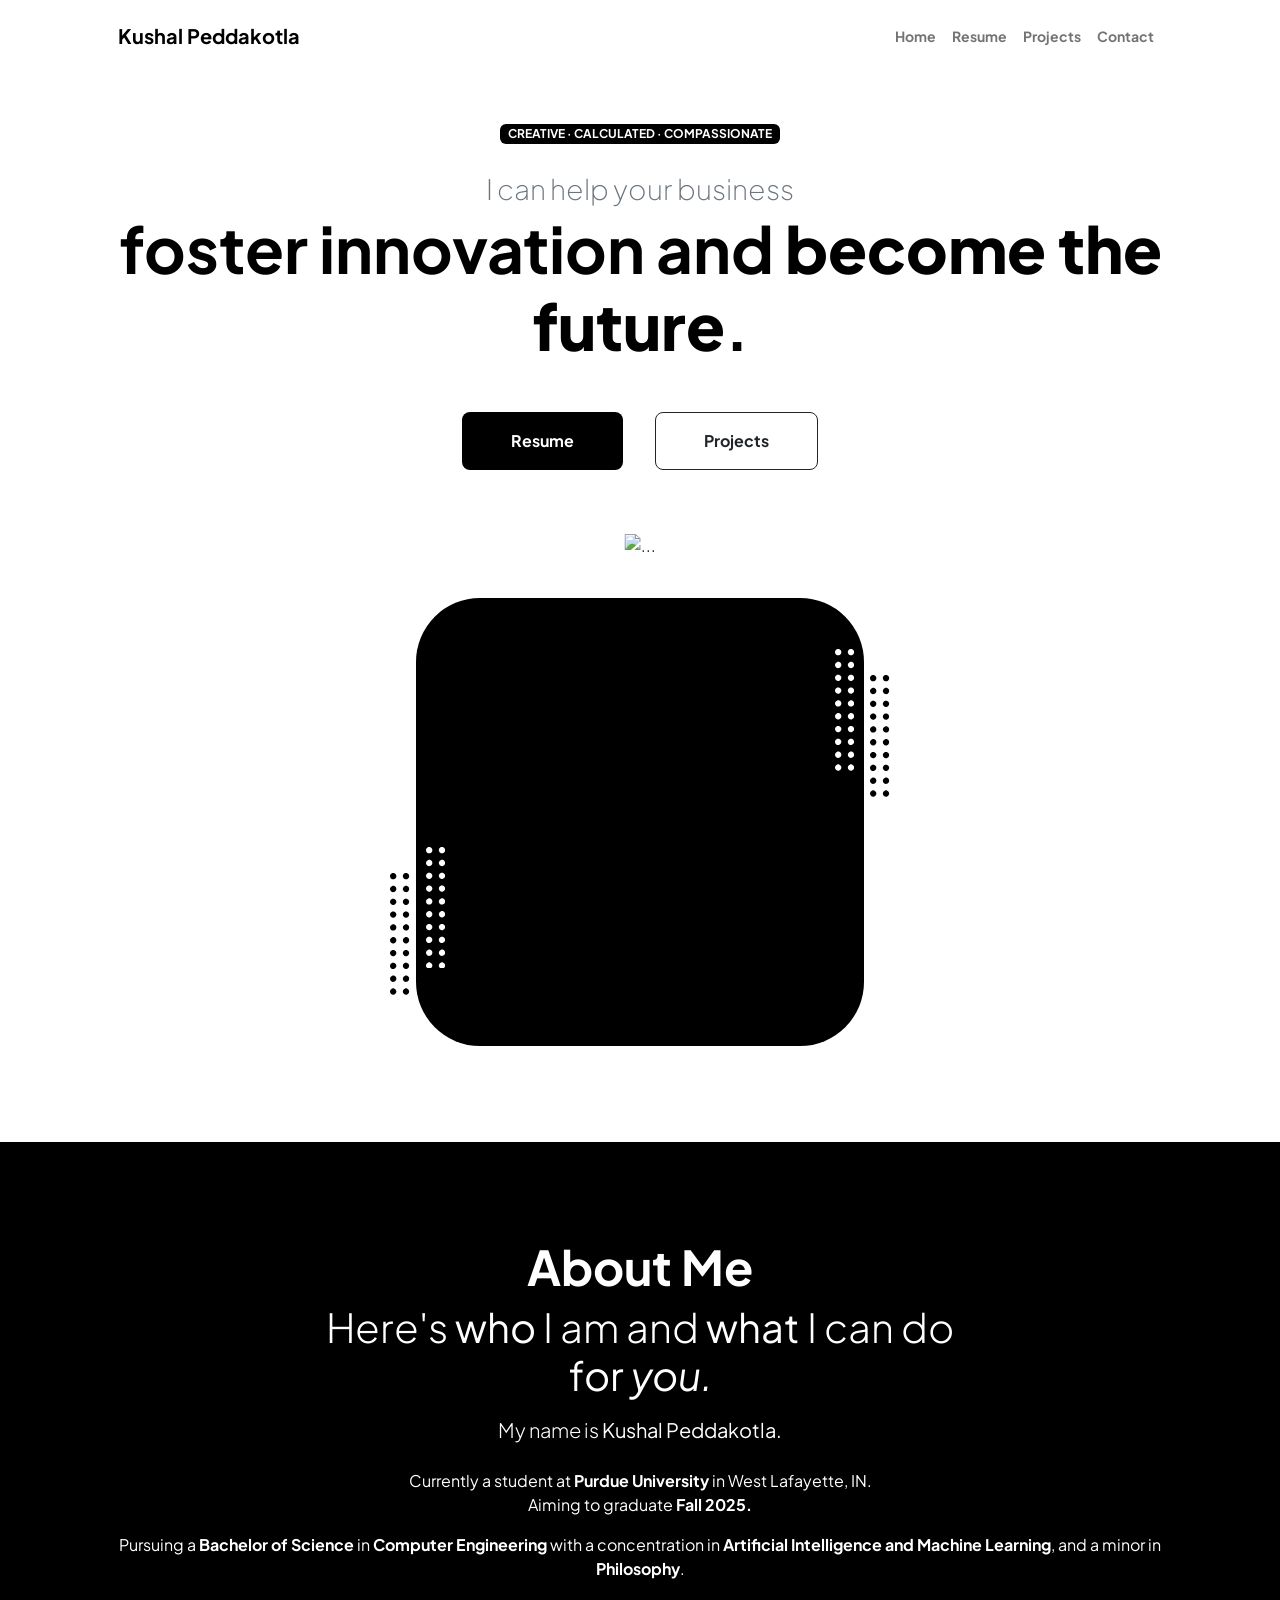
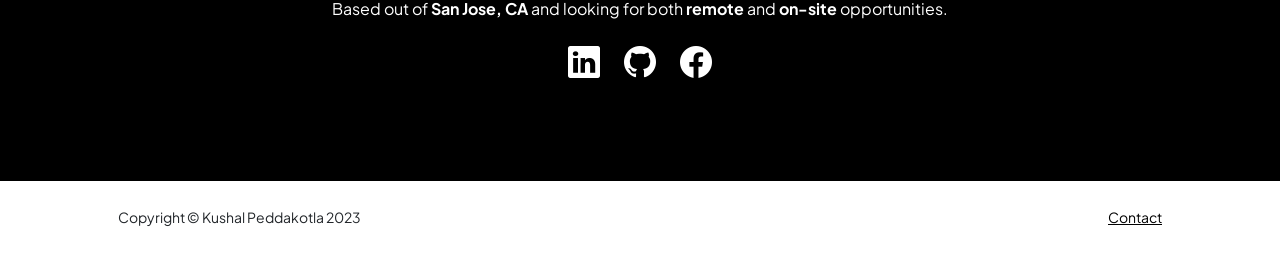
==== index.html @ cf8ba6cf "Kushal Peddakotla Portfolio V1 Primary Upload 5/9/2023 @ 2:32 PM" ====
<!DOCTYPE html>
<html lang="en">
    <head>
        <meta charset="utf-8" />
        <meta name="viewport" content="width=device-width, initial-scale=1, shrink-to-fit=no" />
        <meta name="description" content="" />
        <meta name="author" content="" />
        <title>Kushal Peddakotla - ABOUT ME</title>
        <!-- Favicon-->
        <link rel="icon" type="image/x-icon" href="C:\Users\HP\Documents\GitHub\kpeddakotla.github.io\assets\KPIcon.png" />
        <!-- Custom Google font-->
        <link rel="preconnect" href="https://fonts.googleapis.com" />
        <link rel="preconnect" href="https://fonts.gstatic.com" crossorigin />
        <link href="https://fonts.googleapis.com/css2?family=Plus+Jakarta+Sans:wght@100;200;300;400;500;600;700;800;900&amp;display=swap" rel="stylesheet" />
        <!-- Bootstrap icons-->
        <link href="https://cdn.jsdelivr.net/npm/bootstrap-icons@1.8.1/font/bootstrap-icons.css" rel="stylesheet" />
        <!-- Core theme CSS (includes Bootstrap)-->
        <link href="css/styles.css" rel="stylesheet" />
    </head>
    <body class="d-flex flex-column h-100">
        <main class="flex-shrink-0">
            <!-- Navigation-->
            <nav class="navbar navbar-expand-lg navbar-light bg-white py-3">
                <div class="container px-5">
                    <a class="navbar-brand" href="index.html"><span class="fw-bolder text-black">Kushal Peddakotla</span></a>
                    <button class="navbar-toggler" type="button" data-bs-toggle="collapse" data-bs-target="#navbarSupportedContent" aria-controls="navbarSupportedContent" aria-expanded="false" aria-label="Toggle navigation"><span class="navbar-toggler-icon"></span></button>
                    <div class="collapse navbar-collapse" id="navbarSupportedContent">
                        <ul class="navbar-nav ms-auto mb-2 mb-lg-0 small fw-bolder">
                            <li class="nav-item"><a class="nav-link" href="index.html">Home</a></li>
                            <li class="nav-item"><a class="nav-link" href="resume.html">Resume</a></li>
                            <li class="nav-item"><a class="nav-link" href="projects.html">Projects</a></li>
                            <li class="nav-item"><a class="nav-link" href="contact.html">Contact</a></li>
                        </ul>
                    </div>
                </div>
            </nav>
            <!-- Header-->
            <header class="py-5">
                <div class="container px-5 pb-5">
                    <div class="row gx-5 align-items-center">
                        <div class="col-xxl-5">
                            <!-- Header text content-->
                            <div class="text-center text-xxl-start">
                                <div class="badge bg-black text-white mb-4"><div class="text-uppercase">Creative &middot; Calculated &middot; Compassionate</div></div>
                                <div class="fs-3 fw-light text-muted">I can help your business</div>
                                <h1 class="display-3 fw-bolder mb-5"><span class="text-black d-inline">foster innovation and <b>become the future</b>.</span></h1>
                                <div class="d-grid gap-3 d-sm-flex justify-content-sm-center justify-content-xxl-start mb-3">
                                    <a class="btn bg-black text-white btn-lg px-5 py-3 me-sm-3 fs-6 fw-bolder" href="resume.html">Resume</a>
                                    <a class="btn btn-outline-dark btn-lg px-5 py-3 fs-6 fw-bolder" href="projects.html">Projects</a>
                                </div>
                            </div>
                        </div>
                        <div class="col-xxl-7">
                            <!-- Header profile picture-->
                            <div class="d-flex justify-content-center mt-5 mt-xxl-0">
                                <div class="profile bg-gradient-primary-to-secondary">
                                    <!-- TIP: For best results, use a photo with a transparent background like the demo example below-->
                                    <!-- Watch a tutorial on how to do this on YouTube (link)-->
                                    <img class="profile-img" src="C:\Users\HP\Documents\GitHub\kpeddakotla.github.io\assets\KPHeadshot.png" alt="..." />
                                    <div class="dots-1">
                                        <!-- SVG Dots-->
                                        <svg version="1.1" xmlns="http://www.w3.org/2000/svg" xmlns:xlink="http://www.w3.org/1999/xlink" x="0px" y="0px" viewBox="0 0 191.6 1215.4" style="enable-background: new 0 0 191.6 1215.4" xml:space="preserve">
                                            <g transform="translate(0.000000,1280.000000) scale(0.100000,-0.100000)">
                                                <path d="M227.7,12788.6c-105-35-200-141-222-248c-43-206,163-412,369-369c155,32,275,190,260,339c-11,105-90,213-190,262        C383.7,12801.6,289.7,12808.6,227.7,12788.6z"></path>
                                                <path d="M1507.7,12788.6c-151-50-253-216-222-362c25-119,136-230,254-255c194-41,395,142,375,339c-11,105-90,213-190,262        C1663.7,12801.6,1569.7,12808.6,1507.7,12788.6z"></path>
                                                <path d="M227.7,11508.6c-105-35-200-141-222-248c-43-206,163-412,369-369c155,32,275,190,260,339c-11,105-90,213-190,262        C383.7,11521.6,289.7,11528.6,227.7,11508.6z"></path>
                                                <path d="M1507.7,11508.6c-151-50-253-216-222-362c25-119,136-230,254-255c194-41,395,142,375,339c-11,105-90,213-190,262        C1663.7,11521.6,1569.7,11528.6,1507.7,11508.6z"></path>
                                                <path d="M227.7,10228.6c-105-35-200-141-222-248c-43-206,163-412,369-369c155,32,275,190,260,339c-11,105-90,213-190,262        C383.7,10241.6,289.7,10248.6,227.7,10228.6z"></path>
                                                <path d="M1507.7,10228.6c-105-35-200-141-222-248c-43-206,163-412,369-369c155,32,275,190,260,339c-11,105-90,213-190,262        C1663.7,10241.6,1569.7,10248.6,1507.7,10228.6z"></path>
                                                <path d="M227.7,8948.6c-105-35-200-141-222-248c-43-206,163-412,369-369c155,32,275,190,260,339c-11,105-90,213-190,262        C383.7,8961.6,289.7,8968.6,227.7,8948.6z"></path>
                                                <path d="M1507.7,8948.6c-105-35-200-141-222-248c-43-206,163-412,369-369c155,32,275,190,260,339c-11,105-90,213-190,262        C1663.7,8961.6,1569.7,8968.6,1507.7,8948.6z"></path>
                                                <path d="M227.7,7668.6c-105-35-200-141-222-248c-43-206,163-412,369-369c155,32,275,190,260,339c-11,105-90,213-190,262        C383.7,7681.6,289.7,7688.6,227.7,7668.6z"></path>
                                                <path d="M1507.7,7668.6c-105-35-200-141-222-248c-43-206,163-412,369-369c155,32,275,190,260,339c-11,105-90,213-190,262        C1663.7,7681.6,1569.7,7688.6,1507.7,7668.6z"></path>
                                                <path d="M227.7,6388.6c-105-35-200-141-222-248c-43-206,163-412,369-369c155,32,275,190,260,339c-11,105-90,213-190,262        C383.7,6401.6,289.7,6408.6,227.7,6388.6z"></path>
                                                <path d="M1507.7,6388.6c-105-35-200-141-222-248c-43-206,163-412,369-369c155,32,275,190,260,339c-11,105-90,213-190,262        C1663.7,6401.6,1569.7,6408.6,1507.7,6388.6z"></path>
                                                <path d="M227.7,5108.6c-105-35-200-141-222-248c-43-206,163-412,369-369c155,32,275,190,260,339c-11,105-90,213-190,262        C383.7,5121.6,289.7,5128.6,227.7,5108.6z"></path>
                                                <path d="M1507.7,5108.6c-105-35-200-141-222-248c-43-206,163-412,369-369c155,32,275,190,260,339c-11,105-90,213-190,262        C1663.7,5121.6,1569.7,5128.6,1507.7,5108.6z"></path>
                                                <path d="M227.7,3828.6c-105-35-200-141-222-248c-43-206,163-412,369-369c155,32,275,190,260,339c-11,105-90,213-190,262        C383.7,3841.6,289.7,3848.6,227.7,3828.6z"></path>
                                                <path d="M1507.7,3828.6c-105-35-200-141-222-248c-43-206,163-412,369-369c155,32,275,190,260,339c-11,105-90,213-190,262        C1663.7,3841.6,1569.7,3848.6,1507.7,3828.6z"></path>
                                                <path d="M227.7,2548.6c-105-35-200-141-222-248c-43-206,163-412,369-369c155,32,275,190,260,339c-11,105-90,213-190,262        C383.7,2561.6,289.7,2568.6,227.7,2548.6z"></path>
                                                <path d="M1507.7,2548.6c-105-35-200-141-222-248c-43-206,163-412,369-369c155,32,275,190,260,339c-11,105-90,213-190,262        C1663.7,2561.6,1569.7,2568.6,1507.7,2548.6z"></path>
                                                <path d="M227.7,1268.6c-105-35-200-141-222-248c-43-206,163-412,369-369c155,32,275,190,260,339c-11,105-90,213-190,262        C383.7,1281.6,289.7,1288.6,227.7,1268.6z"></path>
                                                <path d="M1507.7,1268.6c-105-35-200-141-222-248c-43-206,163-412,369-369c155,32,275,190,260,339c-11,105-90,213-190,262        C1663.7,1281.6,1569.7,1288.6,1507.7,1268.6z"></path>
                                            </g>
                                        </svg>
                                        <!-- END of SVG dots-->
                                    </div>
                                    <div class="dots-2">
                                        <!-- SVG Dots-->
                                        <svg version="1.1" xmlns="http://www.w3.org/2000/svg" xmlns:xlink="http://www.w3.org/1999/xlink" x="0px" y="0px" viewBox="0 0 191.6 1215.4" style="enable-background: new 0 0 191.6 1215.4" xml:space="preserve">
                                            <g transform="translate(0.000000,1280.000000) scale(0.100000,-0.100000)">
                                                <path d="M227.7,12788.6c-105-35-200-141-222-248c-43-206,163-412,369-369c155,32,275,190,260,339c-11,105-90,213-190,262        C383.7,12801.6,289.7,12808.6,227.7,12788.6z"></path>
                                                <path d="M1507.7,12788.6c-151-50-253-216-222-362c25-119,136-230,254-255c194-41,395,142,375,339c-11,105-90,213-190,262        C1663.7,12801.6,1569.7,12808.6,1507.7,12788.6z"></path>
                                                <path d="M227.7,11508.6c-105-35-200-141-222-248c-43-206,163-412,369-369c155,32,275,190,260,339c-11,105-90,213-190,262        C383.7,11521.6,289.7,11528.6,227.7,11508.6z"></path>
                                                <path d="M1507.7,11508.6c-151-50-253-216-222-362c25-119,136-230,254-255c194-41,395,142,375,339c-11,105-90,213-190,262        C1663.7,11521.6,1569.7,11528.6,1507.7,11508.6z"></path>
                                                <path d="M227.7,10228.6c-105-35-200-141-222-248c-43-206,163-412,369-369c155,32,275,190,260,339c-11,105-90,213-190,262        C383.7,10241.6,289.7,10248.6,227.7,10228.6z"></path>
                                                <path d="M1507.7,10228.6c-105-35-200-141-222-248c-43-206,163-412,369-369c155,32,275,190,260,339c-11,105-90,213-190,262        C1663.7,10241.6,1569.7,10248.6,1507.7,10228.6z"></path>
                                                <path d="M227.7,8948.6c-105-35-200-141-222-248c-43-206,163-412,369-369c155,32,275,190,260,339c-11,105-90,213-190,262        C383.7,8961.6,289.7,8968.6,227.7,8948.6z"></path>
                                                <path d="M1507.7,8948.6c-105-35-200-141-222-248c-43-206,163-412,369-369c155,32,275,190,260,339c-11,105-90,213-190,262        C1663.7,8961.6,1569.7,8968.6,1507.7,8948.6z"></path>
                                                <path d="M227.7,7668.6c-105-35-200-141-222-248c-43-206,163-412,369-369c155,32,275,190,260,339c-11,105-90,213-190,262        C383.7,7681.6,289.7,7688.6,227.7,7668.6z"></path>
                                                <path d="M1507.7,7668.6c-105-35-200-141-222-248c-43-206,163-412,369-369c155,32,275,190,260,339c-11,105-90,213-190,262        C1663.7,7681.6,1569.7,7688.6,1507.7,7668.6z"></path>
                                                <path d="M227.7,6388.6c-105-35-200-141-222-248c-43-206,163-412,369-369c155,32,275,190,260,339c-11,105-90,213-190,262        C383.7,6401.6,289.7,6408.6,227.7,6388.6z"></path>
                                                <path d="M1507.7,6388.6c-105-35-200-141-222-248c-43-206,163-412,369-369c155,32,275,190,260,339c-11,105-90,213-190,262        C1663.7,6401.6,1569.7,6408.6,1507.7,6388.6z"></path>
                                                <path d="M227.7,5108.6c-105-35-200-141-222-248c-43-206,163-412,369-369c155,32,275,190,260,339c-11,105-90,213-190,262        C383.7,5121.6,289.7,5128.6,227.7,5108.6z"></path>
                                                <path d="M1507.7,5108.6c-105-35-200-141-222-248c-43-206,163-412,369-369c155,32,275,190,260,339c-11,105-90,213-190,262        C1663.7,5121.6,1569.7,5128.6,1507.7,5108.6z"></path>
                                                <path d="M227.7,3828.6c-105-35-200-141-222-248c-43-206,163-412,369-369c155,32,275,190,260,339c-11,105-90,213-190,262        C383.7,3841.6,289.7,3848.6,227.7,3828.6z"></path>
                                                <path d="M1507.7,3828.6c-105-35-200-141-222-248c-43-206,163-412,369-369c155,32,275,190,260,339c-11,105-90,213-190,262        C1663.7,3841.6,1569.7,3848.6,1507.7,3828.6z"></path>
                                                <path d="M227.7,2548.6c-105-35-200-141-222-248c-43-206,163-412,369-369c155,32,275,190,260,339c-11,105-90,213-190,262        C383.7,2561.6,289.7,2568.6,227.7,2548.6z"></path>
                                                <path d="M1507.7,2548.6c-105-35-200-141-222-248c-43-206,163-412,369-369c155,32,275,190,260,339c-11,105-90,213-190,262        C1663.7,2561.6,1569.7,2568.6,1507.7,2548.6z"></path>
                                                <path d="M227.7,1268.6c-105-35-200-141-222-248c-43-206,163-412,369-369c155,32,275,190,260,339c-11,105-90,213-190,262        C383.7,1281.6,289.7,1288.6,227.7,1268.6z"></path>
                                                <path d="M1507.7,1268.6c-105-35-200-141-222-248c-43-206,163-412,369-369c155,32,275,190,260,339c-11,105-90,213-190,262        C1663.7,1281.6,1569.7,1288.6,1507.7,1268.6z"></path>
                                            </g>
                                        </svg>
                                        <!-- END of SVG dots-->
                                    </div>
                                    <div class="dots-3">
                                        <!-- SVG Dots-->
                                        <svg version="1.1" xmlns="http://www.w3.org/2000/svg" xmlns:xlink="http://www.w3.org/1999/xlink" x="0px" y="0px" viewBox="0 0 191.6 1215.4" style="enable-background: new 0 0 191.6 1215.4" xml:space="preserve">
                                            <g transform="translate(0.000000,1280.000000) scale(0.100000,-0.100000)">
                                                <path d="M227.7,12788.6c-105-35-200-141-222-248c-43-206,163-412,369-369c155,32,275,190,260,339c-11,105-90,213-190,262        C383.7,12801.6,289.7,12808.6,227.7,12788.6z"></path>
                                                <path d="M1507.7,12788.6c-151-50-253-216-222-362c25-119,136-230,254-255c194-41,395,142,375,339c-11,105-90,213-190,262        C1663.7,12801.6,1569.7,12808.6,1507.7,12788.6z"></path>
                                                <path d="M227.7,11508.6c-105-35-200-141-222-248c-43-206,163-412,369-369c155,32,275,190,260,339c-11,105-90,213-190,262        C383.7,11521.6,289.7,11528.6,227.7,11508.6z"></path>
                                                <path d="M1507.7,11508.6c-151-50-253-216-222-362c25-119,136-230,254-255c194-41,395,142,375,339c-11,105-90,213-190,262        C1663.7,11521.6,1569.7,11528.6,1507.7,11508.6z"></path>
                                                <path d="M227.7,10228.6c-105-35-200-141-222-248c-43-206,163-412,369-369c155,32,275,190,260,339c-11,105-90,213-190,262        C383.7,10241.6,289.7,10248.6,227.7,10228.6z"></path>
                                                <path d="M1507.7,10228.6c-105-35-200-141-222-248c-43-206,163-412,369-369c155,32,275,190,260,339c-11,105-90,213-190,262        C1663.7,10241.6,1569.7,10248.6,1507.7,10228.6z"></path>
                                                <path d="M227.7,8948.6c-105-35-200-141-222-248c-43-206,163-412,369-369c155,32,275,190,260,339c-11,105-90,213-190,262        C383.7,8961.6,289.7,8968.6,227.7,8948.6z"></path>
                                                <path d="M1507.7,8948.6c-105-35-200-141-222-248c-43-206,163-412,369-369c155,32,275,190,260,339c-11,105-90,213-190,262        C1663.7,8961.6,1569.7,8968.6,1507.7,8948.6z"></path>
                                                <path d="M227.7,7668.6c-105-35-200-141-222-248c-43-206,163-412,369-369c155,32,275,190,260,339c-11,105-90,213-190,262        C383.7,7681.6,289.7,7688.6,227.7,7668.6z"></path>
                                                <path d="M1507.7,7668.6c-105-35-200-141-222-248c-43-206,163-412,369-369c155,32,275,190,260,339c-11,105-90,213-190,262        C1663.7,7681.6,1569.7,7688.6,1507.7,7668.6z"></path>
                                                <path d="M227.7,6388.6c-105-35-200-141-222-248c-43-206,163-412,369-369c155,32,275,190,260,339c-11,105-90,213-190,262        C383.7,6401.6,289.7,6408.6,227.7,6388.6z"></path>
                                                <path d="M1507.7,6388.6c-105-35-200-141-222-248c-43-206,163-412,369-369c155,32,275,190,260,339c-11,105-90,213-190,262        C1663.7,6401.6,1569.7,6408.6,1507.7,6388.6z"></path>
                                                <path d="M227.7,5108.6c-105-35-200-141-222-248c-43-206,163-412,369-369c155,32,275,190,260,339c-11,105-90,213-190,262        C383.7,5121.6,289.7,5128.6,227.7,5108.6z"></path>
                                                <path d="M1507.7,5108.6c-105-35-200-141-222-248c-43-206,163-412,369-369c155,32,275,190,260,339c-11,105-90,213-190,262        C1663.7,5121.6,1569.7,5128.6,1507.7,5108.6z"></path>
                                                <path d="M227.7,3828.6c-105-35-200-141-222-248c-43-206,163-412,369-369c155,32,275,190,260,339c-11,105-90,213-190,262        C383.7,3841.6,289.7,3848.6,227.7,3828.6z"></path>
                                                <path d="M1507.7,3828.6c-105-35-200-141-222-248c-43-206,163-412,369-369c155,32,275,190,260,339c-11,105-90,213-190,262        C1663.7,3841.6,1569.7,3848.6,1507.7,3828.6z"></path>
                                                <path d="M227.7,2548.6c-105-35-200-141-222-248c-43-206,163-412,369-369c155,32,275,190,260,339c-11,105-90,213-190,262        C383.7,2561.6,289.7,2568.6,227.7,2548.6z"></path>
                                                <path d="M1507.7,2548.6c-105-35-200-141-222-248c-43-206,163-412,369-369c155,32,275,190,260,339c-11,105-90,213-190,262        C1663.7,2561.6,1569.7,2568.6,1507.7,2548.6z"></path>
                                                <path d="M227.7,1268.6c-105-35-200-141-222-248c-43-206,163-412,369-369c155,32,275,190,260,339c-11,105-90,213-190,262        C383.7,1281.6,289.7,1288.6,227.7,1268.6z"></path>
                                                <path d="M1507.7,1268.6c-105-35-200-141-222-248c-43-206,163-412,369-369c155,32,275,190,260,339c-11,105-90,213-190,262        C1663.7,1281.6,1569.7,1288.6,1507.7,1268.6z"></path>
                                            </g>
                                        </svg>
                                        <!-- END of SVG dots-->
                                    </div>
                                    <div class="dots-4">
                                        <!-- SVG Dots-->
                                        <svg version="1.1" xmlns="http://www.w3.org/2000/svg" xmlns:xlink="http://www.w3.org/1999/xlink" x="0px" y="0px" viewBox="0 0 191.6 1215.4" style="enable-background: new 0 0 191.6 1215.4" xml:space="preserve" bg-color="black">
                                            <g transform="translate(0.000000,1280.000000) scale(0.100000,-0.100000)">
                                                <path d="M227.7,12788.6c-105-35-200-141-222-248c-43-206,163-412,369-369c155,32,275,190,260,339c-11,105-90,213-190,262        C383.7,12801.6,289.7,12808.6,227.7,12788.6z"></path>
                                                <path d="M1507.7,12788.6c-151-50-253-216-222-362c25-119,136-230,254-255c194-41,395,142,375,339c-11,105-90,213-190,262        C1663.7,12801.6,1569.7,12808.6,1507.7,12788.6z"></path>
                                                <path d="M227.7,11508.6c-105-35-200-141-222-248c-43-206,163-412,369-369c155,32,275,190,260,339c-11,105-90,213-190,262        C383.7,11521.6,289.7,11528.6,227.7,11508.6z"></path>
                                                <path d="M1507.7,11508.6c-151-50-253-216-222-362c25-119,136-230,254-255c194-41,395,142,375,339c-11,105-90,213-190,262        C1663.7,11521.6,1569.7,11528.6,1507.7,11508.6z"></path>
                                                <path d="M227.7,10228.6c-105-35-200-141-222-248c-43-206,163-412,369-369c155,32,275,190,260,339c-11,105-90,213-190,262        C383.7,10241.6,289.7,10248.6,227.7,10228.6z"></path>
                                                <path d="M1507.7,10228.6c-105-35-200-141-222-248c-43-206,163-412,369-369c155,32,275,190,260,339c-11,105-90,213-190,262        C1663.7,10241.6,1569.7,10248.6,1507.7,10228.6z"></path>
                                                <path d="M227.7,8948.6c-105-35-200-141-222-248c-43-206,163-412,369-369c155,32,275,190,260,339c-11,105-90,213-190,262        C383.7,8961.6,289.7,8968.6,227.7,8948.6z"></path>
                                                <path d="M1507.7,8948.6c-105-35-200-141-222-248c-43-206,163-412,369-369c155,32,275,190,260,339c-11,105-90,213-190,262        C1663.7,8961.6,1569.7,8968.6,1507.7,8948.6z"></path>
                                                <path d="M227.7,7668.6c-105-35-200-141-222-248c-43-206,163-412,369-369c155,32,275,190,260,339c-11,105-90,213-190,262        C383.7,7681.6,289.7,7688.6,227.7,7668.6z"></path>
                                                <path d="M1507.7,7668.6c-105-35-200-141-222-248c-43-206,163-412,369-369c155,32,275,190,260,339c-11,105-90,213-190,262        C1663.7,7681.6,1569.7,7688.6,1507.7,7668.6z"></path>
                                                <path d="M227.7,6388.6c-105-35-200-141-222-248c-43-206,163-412,369-369c155,32,275,190,260,339c-11,105-90,213-190,262        C383.7,6401.6,289.7,6408.6,227.7,6388.6z"></path>
                                                <path d="M1507.7,6388.6c-105-35-200-141-222-248c-43-206,163-412,369-369c155,32,275,190,260,339c-11,105-90,213-190,262        C1663.7,6401.6,1569.7,6408.6,1507.7,6388.6z"></path>
                                                <path d="M227.7,5108.6c-105-35-200-141-222-248c-43-206,163-412,369-369c155,32,275,190,260,339c-11,105-90,213-190,262        C383.7,5121.6,289.7,5128.6,227.7,5108.6z"></path>
                                                <path d="M1507.7,5108.6c-105-35-200-141-222-248c-43-206,163-412,369-369c155,32,275,190,260,339c-11,105-90,213-190,262        C1663.7,5121.6,1569.7,5128.6,1507.7,5108.6z"></path>
                                                <path d="M227.7,3828.6c-105-35-200-141-222-248c-43-206,163-412,369-369c155,32,275,190,260,339c-11,105-90,213-190,262        C383.7,3841.6,289.7,3848.6,227.7,3828.6z"></path>
                                                <path d="M1507.7,3828.6c-105-35-200-141-222-248c-43-206,163-412,369-369c155,32,275,190,260,339c-11,105-90,213-190,262        C1663.7,3841.6,1569.7,3848.6,1507.7,3828.6z"></path>
                                                <path d="M227.7,2548.6c-105-35-200-141-222-248c-43-206,163-412,369-369c155,32,275,190,260,339c-11,105-90,213-190,262        C383.7,2561.6,289.7,2568.6,227.7,2548.6z"></path>
                                                <path d="M1507.7,2548.6c-105-35-200-141-222-248c-43-206,163-412,369-369c155,32,275,190,260,339c-11,105-90,213-190,262        C1663.7,2561.6,1569.7,2568.6,1507.7,2548.6z"></path>
                                                <path d="M227.7,1268.6c-105-35-200-141-222-248c-43-206,163-412,369-369c155,32,275,190,260,339c-11,105-90,213-190,262        C383.7,1281.6,289.7,1288.6,227.7,1268.6z"></path>
                                                <path d="M1507.7,1268.6c-105-35-200-141-222-248c-43-206,163-412,369-369c155,32,275,190,260,339c-11,105-90,213-190,262        C1663.7,1281.6,1569.7,1288.6,1507.7,1268.6z"></path>
                                            </g>
                                        </svg>
                                        <!-- END of SVG dots-->
                                    </div>
                                </div>
                            </div>
                        </div>
                    </div>
                </div>
            </header>
            <!-- About Section-->
            <section class="bg-black py-5">
                <div class="container px-5">
                    <div class="row gx-5 justify-content-center">
                        <div class="col-xxl-8">
                            <div class="text-center my-5">
                                <h2 class="display-5  text-white fw-bolder"><span class="text-white d-inline">About Me</span></h2>
                                <p class="display-6 text-white">Here's <strong>who</strong> I am and <strong>what</strong> I can do <br> <strong>for <i>you.</i></strong></p>
                                <p class="lead text-white mb-4">My name is <b>Kushal Peddakotla.</b> </p>
                                <p class="text-white">Currently a student at <b>Purdue University</b> in West Lafayette, IN. <br> Aiming to graduate <b>Fall 2025.</b></p>
                                <p class="text-white">Pursuing a <b>Bachelor of Science</b> in <b>Computer Engineering</b> with a concentration in <b>Artificial Intelligence and Machine Learning</b>, and a minor in <b>Philosophy</b>.</p>
                                <p class="text-white">Based out of <b>San Jose, CA</b> and looking for both <b>remote</b> and <b>on-site</b> opportunities.</p>
                                <div class="d-flex justify-content-center fs-2 gap-4">
                                    <a class="text-white" href="https://www.linkedin.com/in/kushal-peddakotla/"><i class="bi bi-linkedin"></i></a>
                                    <a class="text-white" href="https://github.com/kpeddakotla/"><i class="bi bi-github"></i></a>
                                    <a class="text-white" href="https://www.facebook.com/profile.php?id=100010551257841"><i class="bi bi-facebook"></i></a>
                                </div>
                            </div>
                        </div>
                    </div>
                </div>
            </section>
        </main>
        <!-- Footer-->
        <footer class="bg-white py-4 mt-auto">
            <div class="container px-5">
                <div class="row align-items-center justify-content-between flex-column flex-sm-row">
                    <div class="col-auto"><div class="small m-0">Copyright &copy; Kushal Peddakotla 2023</div></div>
                    <div class="col-auto">
                        <a class="small" href="C:\Users\HP\Documents\GitHub\kpeddakotla.github.io\contact.html">Contact</a>
                    </div>
                </div>
            </div>
        </footer>
        <!-- Bootstrap core JS-->
        <script src="https://cdn.jsdelivr.net/npm/bootstrap@5.2.3/dist/js/bootstrap.bundle.min.js"></script>
        <!-- Core theme JS-->
        <script src="js/scripts.js"></script>
    </body>
</html>
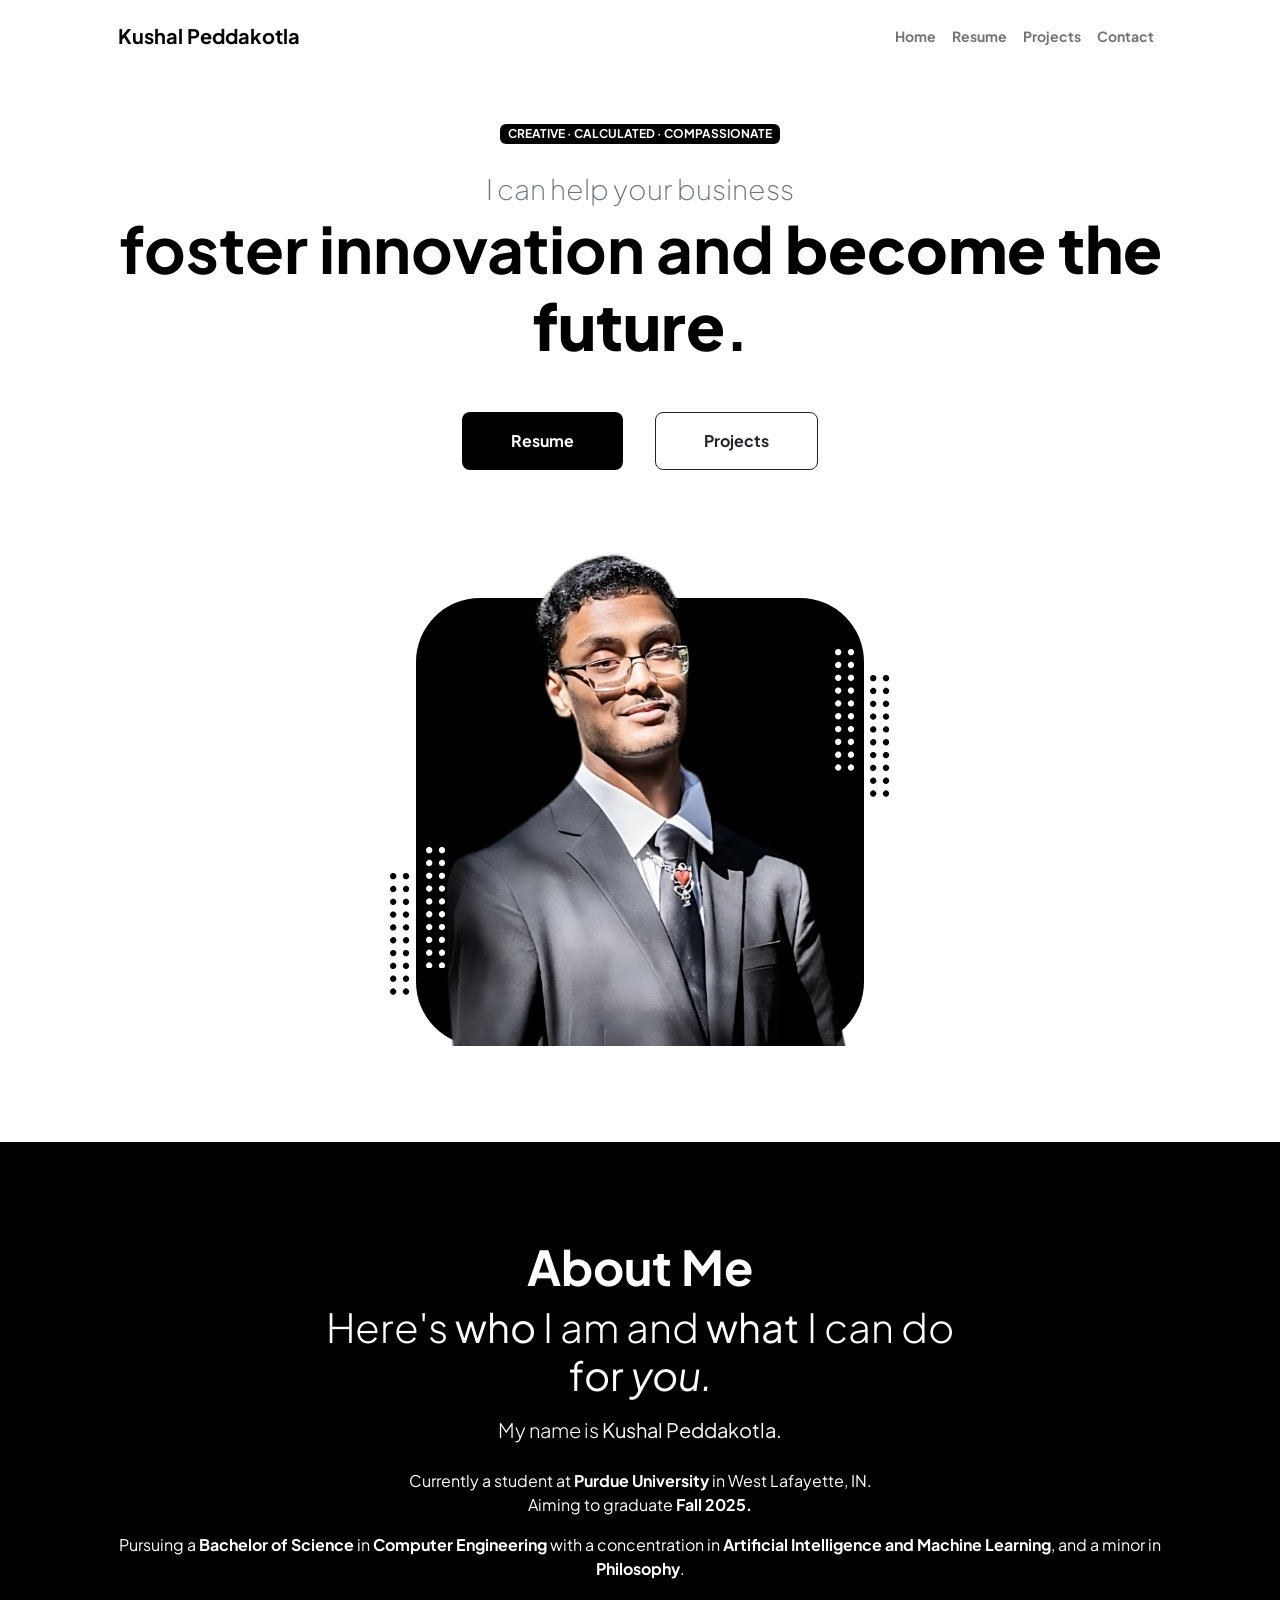
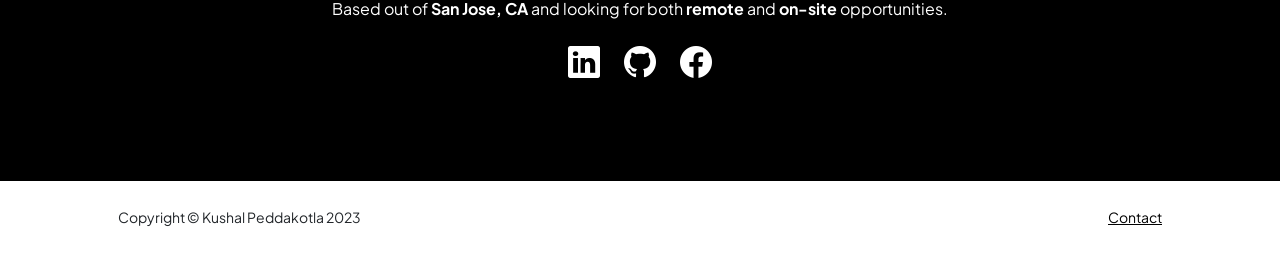
==== commit 14ed7cd5: "Update V3" ====
--- a/index.html
+++ b/index.html
@@ -7,7 +7,7 @@
         <meta name="author" content="" />
         <title>Kushal Peddakotla - ABOUT ME</title>
         <!-- Favicon-->
-        <link rel="icon" type="image/x-icon" href="C:\Users\HP\Documents\GitHub\kpeddakotla.github.io\assets\KPIcon.png" />
+        <link rel="icon" type="image/x-icon" href="/assets/KPIcon.PNG" />
         <!-- Custom Google font-->
         <link rel="preconnect" href="https://fonts.googleapis.com" />
         <link rel="preconnect" href="https://fonts.gstatic.com" crossorigin />
@@ -56,7 +56,7 @@
                                 <div class="profile bg-gradient-primary-to-secondary">
                                     <!-- TIP: For best results, use a photo with a transparent background like the demo example below-->
                                     <!-- Watch a tutorial on how to do this on YouTube (link)-->
-                                    <img class="profile-img" src="C:\Users\HP\Documents\GitHub\kpeddakotla.github.io\assets\KPHeadshot.png" alt="..." />
+                                    <img class="profile-img" src="/assets/KPHeadshot.png" alt="..." />
                                     <div class="dots-1">
                                         <!-- SVG Dots-->
                                         <svg version="1.1" xmlns="http://www.w3.org/2000/svg" xmlns:xlink="http://www.w3.org/1999/xlink" x="0px" y="0px" viewBox="0 0 191.6 1215.4" style="enable-background: new 0 0 191.6 1215.4" xml:space="preserve">
@@ -204,7 +204,7 @@
                 <div class="row align-items-center justify-content-between flex-column flex-sm-row">
                     <div class="col-auto"><div class="small m-0">Copyright &copy; Kushal Peddakotla 2023</div></div>
                     <div class="col-auto">
-                        <a class="small" href="C:\Users\HP\Documents\GitHub\kpeddakotla.github.io\contact.html">Contact</a>
+                        <a class="small" href="contact.html">Contact</a>
                     </div>
                 </div>
             </div>
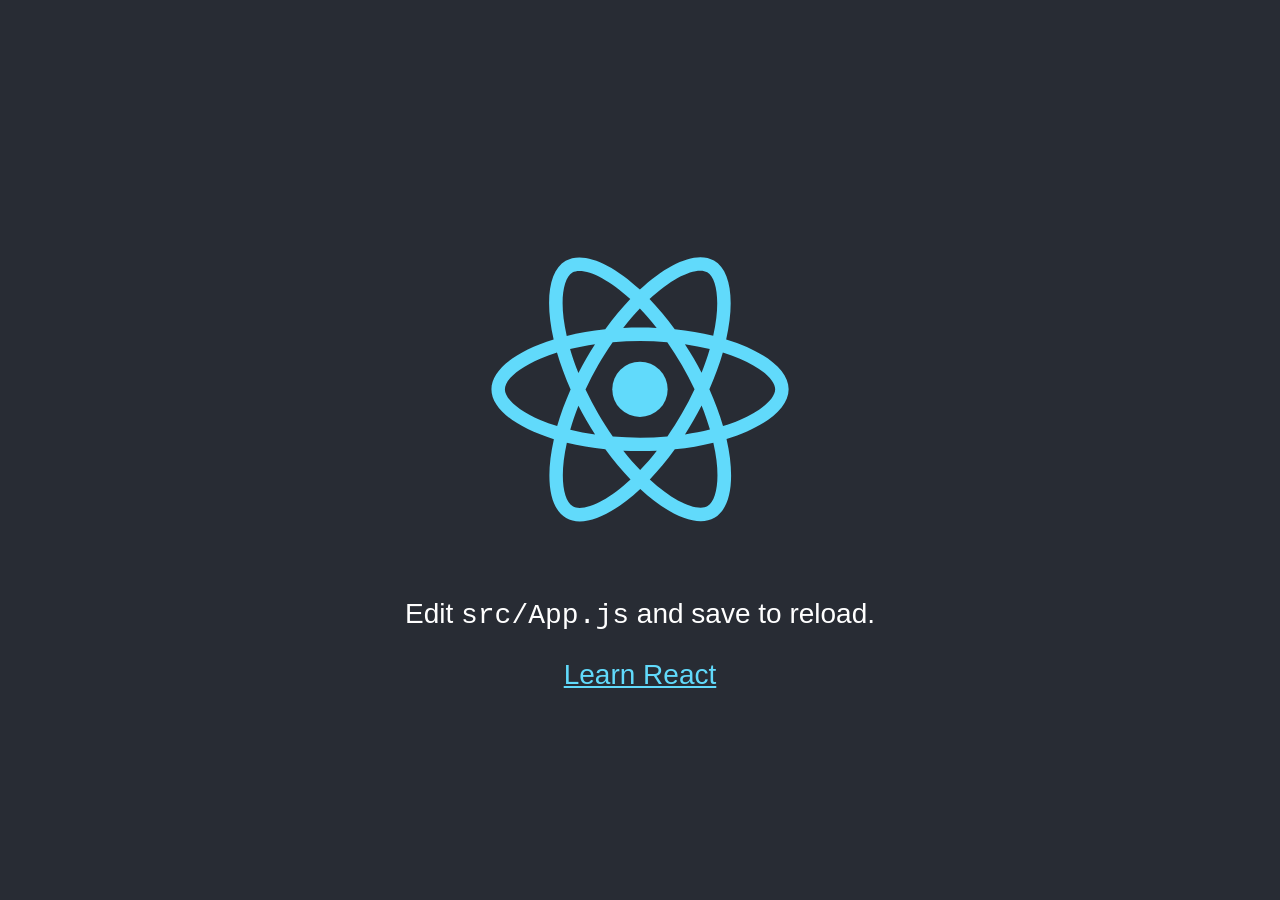
==== commit 2e22953e: "Updates" ====
--- a/index.html
+++ b/index.html
@@ -1,217 +1 @@
-<!DOCTYPE html>
-<html lang="en">
-    <head>
-        <meta charset="utf-8" />
-        <meta name="viewport" content="width=device-width, initial-scale=1, shrink-to-fit=no" />
-        <meta name="description" content="" />
-        <meta name="author" content="" />
-        <title>Kushal Peddakotla - ABOUT ME</title>
-        <!-- Favicon-->
-        <link rel="icon" type="image/x-icon" href="/assets/KPIcon.PNG" />
-        <!-- Custom Google font-->
-        <link rel="preconnect" href="https://fonts.googleapis.com" />
-        <link rel="preconnect" href="https://fonts.gstatic.com" crossorigin />
-        <link href="https://fonts.googleapis.com/css2?family=Plus+Jakarta+Sans:wght@100;200;300;400;500;600;700;800;900&amp;display=swap" rel="stylesheet" />
-        <!-- Bootstrap icons-->
-        <link href="https://cdn.jsdelivr.net/npm/bootstrap-icons@1.8.1/font/bootstrap-icons.css" rel="stylesheet" />
-        <!-- Core theme CSS (includes Bootstrap)-->
-        <link href="css/styles.css" rel="stylesheet" />
-    </head>
-    <body class="d-flex flex-column h-100">
-        <main class="flex-shrink-0">
-            <!-- Navigation-->
-            <nav class="navbar navbar-expand-lg navbar-light bg-white py-3">
-                <div class="container px-5">
-                    <a class="navbar-brand" href="index.html"><span class="fw-bolder text-black">Kushal Peddakotla</span></a>
-                    <button class="navbar-toggler" type="button" data-bs-toggle="collapse" data-bs-target="#navbarSupportedContent" aria-controls="navbarSupportedContent" aria-expanded="false" aria-label="Toggle navigation"><span class="navbar-toggler-icon"></span></button>
-                    <div class="collapse navbar-collapse" id="navbarSupportedContent">
-                        <ul class="navbar-nav ms-auto mb-2 mb-lg-0 small fw-bolder">
-                            <li class="nav-item"><a class="nav-link" href="index.html">Home</a></li>
-                            <li class="nav-item"><a class="nav-link" href="resume.html">Resume</a></li>
-                            <li class="nav-item"><a class="nav-link" href="projects.html">Projects</a></li>
-                            <li class="nav-item"><a class="nav-link" href="contact.html">Contact</a></li>
-                        </ul>
-                    </div>
-                </div>
-            </nav>
-            <!-- Header-->
-            <header class="py-5">
-                <div class="container px-5 pb-5">
-                    <div class="row gx-5 align-items-center">
-                        <div class="col-xxl-5">
-                            <!-- Header text content-->
-                            <div class="text-center text-xxl-start">
-                                <div class="badge bg-black text-white mb-4"><div class="text-uppercase">Creative &middot; Calculated &middot; Compassionate</div></div>
-                                <div class="fs-3 fw-light text-muted">I can help your business</div>
-                                <h1 class="display-3 fw-bolder mb-5"><span class="text-black d-inline">foster innovation and <b>become the future</b>.</span></h1>
-                                <div class="d-grid gap-3 d-sm-flex justify-content-sm-center justify-content-xxl-start mb-3">
-                                    <a class="btn bg-black text-white btn-lg px-5 py-3 me-sm-3 fs-6 fw-bolder" href="resume.html">Resume</a>
-                                    <a class="btn btn-outline-dark btn-lg px-5 py-3 fs-6 fw-bolder" href="projects.html">Projects</a>
-                                </div>
-                            </div>
-                        </div>
-                        <div class="col-xxl-7">
-                            <!-- Header profile picture-->
-                            <div class="d-flex justify-content-center mt-5 mt-xxl-0">
-                                <div class="profile bg-gradient-primary-to-secondary">
-                                    <!-- TIP: For best results, use a photo with a transparent background like the demo example below-->
-                                    <!-- Watch a tutorial on how to do this on YouTube (link)-->
-                                    <img class="profile-img" src="/assets/KPHeadshot.png" alt="..." />
-                                    <div class="dots-1">
-                                        <!-- SVG Dots-->
-                                        <svg version="1.1" xmlns="http://www.w3.org/2000/svg" xmlns:xlink="http://www.w3.org/1999/xlink" x="0px" y="0px" viewBox="0 0 191.6 1215.4" style="enable-background: new 0 0 191.6 1215.4" xml:space="preserve">
-                                            <g transform="translate(0.000000,1280.000000) scale(0.100000,-0.100000)">
-                                                <path d="M227.7,12788.6c-105-35-200-141-222-248c-43-206,163-412,369-369c155,32,275,190,260,339c-11,105-90,213-190,262        C383.7,12801.6,289.7,12808.6,227.7,12788.6z"></path>
-                                                <path d="M1507.7,12788.6c-151-50-253-216-222-362c25-119,136-230,254-255c194-41,395,142,375,339c-11,105-90,213-190,262        C1663.7,12801.6,1569.7,12808.6,1507.7,12788.6z"></path>
-                                                <path d="M227.7,11508.6c-105-35-200-141-222-248c-43-206,163-412,369-369c155,32,275,190,260,339c-11,105-90,213-190,262        C383.7,11521.6,289.7,11528.6,227.7,11508.6z"></path>
-                                                <path d="M1507.7,11508.6c-151-50-253-216-222-362c25-119,136-230,254-255c194-41,395,142,375,339c-11,105-90,213-190,262        C1663.7,11521.6,1569.7,11528.6,1507.7,11508.6z"></path>
-                                                <path d="M227.7,10228.6c-105-35-200-141-222-248c-43-206,163-412,369-369c155,32,275,190,260,339c-11,105-90,213-190,262        C383.7,10241.6,289.7,10248.6,227.7,10228.6z"></path>
-                                                <path d="M1507.7,10228.6c-105-35-200-141-222-248c-43-206,163-412,369-369c155,32,275,190,260,339c-11,105-90,213-190,262        C1663.7,10241.6,1569.7,10248.6,1507.7,10228.6z"></path>
-                                                <path d="M227.7,8948.6c-105-35-200-141-222-248c-43-206,163-412,369-369c155,32,275,190,260,339c-11,105-90,213-190,262        C383.7,8961.6,289.7,8968.6,227.7,8948.6z"></path>
-                                                <path d="M1507.7,8948.6c-105-35-200-141-222-248c-43-206,163-412,369-369c155,32,275,190,260,339c-11,105-90,213-190,262        C1663.7,8961.6,1569.7,8968.6,1507.7,8948.6z"></path>
-                                                <path d="M227.7,7668.6c-105-35-200-141-222-248c-43-206,163-412,369-369c155,32,275,190,260,339c-11,105-90,213-190,262        C383.7,7681.6,289.7,7688.6,227.7,7668.6z"></path>
-                                                <path d="M1507.7,7668.6c-105-35-200-141-222-248c-43-206,163-412,369-369c155,32,275,190,260,339c-11,105-90,213-190,262        C1663.7,7681.6,1569.7,7688.6,1507.7,7668.6z"></path>
-                                                <path d="M227.7,6388.6c-105-35-200-141-222-248c-43-206,163-412,369-369c155,32,275,190,260,339c-11,105-90,213-190,262        C383.7,6401.6,289.7,6408.6,227.7,6388.6z"></path>
-                                                <path d="M1507.7,6388.6c-105-35-200-141-222-248c-43-206,163-412,369-369c155,32,275,190,260,339c-11,105-90,213-190,262        C1663.7,6401.6,1569.7,6408.6,1507.7,6388.6z"></path>
-                                                <path d="M227.7,5108.6c-105-35-200-141-222-248c-43-206,163-412,369-369c155,32,275,190,260,339c-11,105-90,213-190,262        C383.7,5121.6,289.7,5128.6,227.7,5108.6z"></path>
-                                                <path d="M1507.7,5108.6c-105-35-200-141-222-248c-43-206,163-412,369-369c155,32,275,190,260,339c-11,105-90,213-190,262        C1663.7,5121.6,1569.7,5128.6,1507.7,5108.6z"></path>
-                                                <path d="M227.7,3828.6c-105-35-200-141-222-248c-43-206,163-412,369-369c155,32,275,190,260,339c-11,105-90,213-190,262        C383.7,3841.6,289.7,3848.6,227.7,3828.6z"></path>
-                                                <path d="M1507.7,3828.6c-105-35-200-141-222-248c-43-206,163-412,369-369c155,32,275,190,260,339c-11,105-90,213-190,262        C1663.7,3841.6,1569.7,3848.6,1507.7,3828.6z"></path>
-                                                <path d="M227.7,2548.6c-105-35-200-141-222-248c-43-206,163-412,369-369c155,32,275,190,260,339c-11,105-90,213-190,262        C383.7,2561.6,289.7,2568.6,227.7,2548.6z"></path>
-                                                <path d="M1507.7,2548.6c-105-35-200-141-222-248c-43-206,163-412,369-369c155,32,275,190,260,339c-11,105-90,213-190,262        C1663.7,2561.6,1569.7,2568.6,1507.7,2548.6z"></path>
-                                                <path d="M227.7,1268.6c-105-35-200-141-222-248c-43-206,163-412,369-369c155,32,275,190,260,339c-11,105-90,213-190,262        C383.7,1281.6,289.7,1288.6,227.7,1268.6z"></path>
-                                                <path d="M1507.7,1268.6c-105-35-200-141-222-248c-43-206,163-412,369-369c155,32,275,190,260,339c-11,105-90,213-190,262        C1663.7,1281.6,1569.7,1288.6,1507.7,1268.6z"></path>
-                                            </g>
-                                        </svg>
-                                        <!-- END of SVG dots-->
-                                    </div>
-                                    <div class="dots-2">
-                                        <!-- SVG Dots-->
-                                        <svg version="1.1" xmlns="http://www.w3.org/2000/svg" xmlns:xlink="http://www.w3.org/1999/xlink" x="0px" y="0px" viewBox="0 0 191.6 1215.4" style="enable-background: new 0 0 191.6 1215.4" xml:space="preserve">
-                                            <g transform="translate(0.000000,1280.000000) scale(0.100000,-0.100000)">
-                                                <path d="M227.7,12788.6c-105-35-200-141-222-248c-43-206,163-412,369-369c155,32,275,190,260,339c-11,105-90,213-190,262        C383.7,12801.6,289.7,12808.6,227.7,12788.6z"></path>
-                                                <path d="M1507.7,12788.6c-151-50-253-216-222-362c25-119,136-230,254-255c194-41,395,142,375,339c-11,105-90,213-190,262        C1663.7,12801.6,1569.7,12808.6,1507.7,12788.6z"></path>
-                                                <path d="M227.7,11508.6c-105-35-200-141-222-248c-43-206,163-412,369-369c155,32,275,190,260,339c-11,105-90,213-190,262        C383.7,11521.6,289.7,11528.6,227.7,11508.6z"></path>
-                                                <path d="M1507.7,11508.6c-151-50-253-216-222-362c25-119,136-230,254-255c194-41,395,142,375,339c-11,105-90,213-190,262        C1663.7,11521.6,1569.7,11528.6,1507.7,11508.6z"></path>
-                                                <path d="M227.7,10228.6c-105-35-200-141-222-248c-43-206,163-412,369-369c155,32,275,190,260,339c-11,105-90,213-190,262        C383.7,10241.6,289.7,10248.6,227.7,10228.6z"></path>
-                                                <path d="M1507.7,10228.6c-105-35-200-141-222-248c-43-206,163-412,369-369c155,32,275,190,260,339c-11,105-90,213-190,262        C1663.7,10241.6,1569.7,10248.6,1507.7,10228.6z"></path>
-                                                <path d="M227.7,8948.6c-105-35-200-141-222-248c-43-206,163-412,369-369c155,32,275,190,260,339c-11,105-90,213-190,262        C383.7,8961.6,289.7,8968.6,227.7,8948.6z"></path>
-                                                <path d="M1507.7,8948.6c-105-35-200-141-222-248c-43-206,163-412,369-369c155,32,275,190,260,339c-11,105-90,213-190,262        C1663.7,8961.6,1569.7,8968.6,1507.7,8948.6z"></path>
-                                                <path d="M227.7,7668.6c-105-35-200-141-222-248c-43-206,163-412,369-369c155,32,275,190,260,339c-11,105-90,213-190,262        C383.7,7681.6,289.7,7688.6,227.7,7668.6z"></path>
-                                                <path d="M1507.7,7668.6c-105-35-200-141-222-248c-43-206,163-412,369-369c155,32,275,190,260,339c-11,105-90,213-190,262        C1663.7,7681.6,1569.7,7688.6,1507.7,7668.6z"></path>
-                                                <path d="M227.7,6388.6c-105-35-200-141-222-248c-43-206,163-412,369-369c155,32,275,190,260,339c-11,105-90,213-190,262        C383.7,6401.6,289.7,6408.6,227.7,6388.6z"></path>
-                                                <path d="M1507.7,6388.6c-105-35-200-141-222-248c-43-206,163-412,369-369c155,32,275,190,260,339c-11,105-90,213-190,262        C1663.7,6401.6,1569.7,6408.6,1507.7,6388.6z"></path>
-                                                <path d="M227.7,5108.6c-105-35-200-141-222-248c-43-206,163-412,369-369c155,32,275,190,260,339c-11,105-90,213-190,262        C383.7,5121.6,289.7,5128.6,227.7,5108.6z"></path>
-                                                <path d="M1507.7,5108.6c-105-35-200-141-222-248c-43-206,163-412,369-369c155,32,275,190,260,339c-11,105-90,213-190,262        C1663.7,5121.6,1569.7,5128.6,1507.7,5108.6z"></path>
-                                                <path d="M227.7,3828.6c-105-35-200-141-222-248c-43-206,163-412,369-369c155,32,275,190,260,339c-11,105-90,213-190,262        C383.7,3841.6,289.7,3848.6,227.7,3828.6z"></path>
-                                                <path d="M1507.7,3828.6c-105-35-200-141-222-248c-43-206,163-412,369-369c155,32,275,190,260,339c-11,105-90,213-190,262        C1663.7,3841.6,1569.7,3848.6,1507.7,3828.6z"></path>
-                                                <path d="M227.7,2548.6c-105-35-200-141-222-248c-43-206,163-412,369-369c155,32,275,190,260,339c-11,105-90,213-190,262        C383.7,2561.6,289.7,2568.6,227.7,2548.6z"></path>
-                                                <path d="M1507.7,2548.6c-105-35-200-141-222-248c-43-206,163-412,369-369c155,32,275,190,260,339c-11,105-90,213-190,262        C1663.7,2561.6,1569.7,2568.6,1507.7,2548.6z"></path>
-                                                <path d="M227.7,1268.6c-105-35-200-141-222-248c-43-206,163-412,369-369c155,32,275,190,260,339c-11,105-90,213-190,262        C383.7,1281.6,289.7,1288.6,227.7,1268.6z"></path>
-                                                <path d="M1507.7,1268.6c-105-35-200-141-222-248c-43-206,163-412,369-369c155,32,275,190,260,339c-11,105-90,213-190,262        C1663.7,1281.6,1569.7,1288.6,1507.7,1268.6z"></path>
-                                            </g>
-                                        </svg>
-                                        <!-- END of SVG dots-->
-                                    </div>
-                                    <div class="dots-3">
-                                        <!-- SVG Dots-->
-                                        <svg version="1.1" xmlns="http://www.w3.org/2000/svg" xmlns:xlink="http://www.w3.org/1999/xlink" x="0px" y="0px" viewBox="0 0 191.6 1215.4" style="enable-background: new 0 0 191.6 1215.4" xml:space="preserve">
-                                            <g transform="translate(0.000000,1280.000000) scale(0.100000,-0.100000)">
-                                                <path d="M227.7,12788.6c-105-35-200-141-222-248c-43-206,163-412,369-369c155,32,275,190,260,339c-11,105-90,213-190,262        C383.7,12801.6,289.7,12808.6,227.7,12788.6z"></path>
-                                                <path d="M1507.7,12788.6c-151-50-253-216-222-362c25-119,136-230,254-255c194-41,395,142,375,339c-11,105-90,213-190,262        C1663.7,12801.6,1569.7,12808.6,1507.7,12788.6z"></path>
-                                                <path d="M227.7,11508.6c-105-35-200-141-222-248c-43-206,163-412,369-369c155,32,275,190,260,339c-11,105-90,213-190,262        C383.7,11521.6,289.7,11528.6,227.7,11508.6z"></path>
-                                                <path d="M1507.7,11508.6c-151-50-253-216-222-362c25-119,136-230,254-255c194-41,395,142,375,339c-11,105-90,213-190,262        C1663.7,11521.6,1569.7,11528.6,1507.7,11508.6z"></path>
-                                                <path d="M227.7,10228.6c-105-35-200-141-222-248c-43-206,163-412,369-369c155,32,275,190,260,339c-11,105-90,213-190,262        C383.7,10241.6,289.7,10248.6,227.7,10228.6z"></path>
-                                                <path d="M1507.7,10228.6c-105-35-200-141-222-248c-43-206,163-412,369-369c155,32,275,190,260,339c-11,105-90,213-190,262        C1663.7,10241.6,1569.7,10248.6,1507.7,10228.6z"></path>
-                                                <path d="M227.7,8948.6c-105-35-200-141-222-248c-43-206,163-412,369-369c155,32,275,190,260,339c-11,105-90,213-190,262        C383.7,8961.6,289.7,8968.6,227.7,8948.6z"></path>
-                                                <path d="M1507.7,8948.6c-105-35-200-141-222-248c-43-206,163-412,369-369c155,32,275,190,260,339c-11,105-90,213-190,262        C1663.7,8961.6,1569.7,8968.6,1507.7,8948.6z"></path>
-                                                <path d="M227.7,7668.6c-105-35-200-141-222-248c-43-206,163-412,369-369c155,32,275,190,260,339c-11,105-90,213-190,262        C383.7,7681.6,289.7,7688.6,227.7,7668.6z"></path>
-                                                <path d="M1507.7,7668.6c-105-35-200-141-222-248c-43-206,163-412,369-369c155,32,275,190,260,339c-11,105-90,213-190,262        C1663.7,7681.6,1569.7,7688.6,1507.7,7668.6z"></path>
-                                                <path d="M227.7,6388.6c-105-35-200-141-222-248c-43-206,163-412,369-369c155,32,275,190,260,339c-11,105-90,213-190,262        C383.7,6401.6,289.7,6408.6,227.7,6388.6z"></path>
-                                                <path d="M1507.7,6388.6c-105-35-200-141-222-248c-43-206,163-412,369-369c155,32,275,190,260,339c-11,105-90,213-190,262        C1663.7,6401.6,1569.7,6408.6,1507.7,6388.6z"></path>
-                                                <path d="M227.7,5108.6c-105-35-200-141-222-248c-43-206,163-412,369-369c155,32,275,190,260,339c-11,105-90,213-190,262        C383.7,5121.6,289.7,5128.6,227.7,5108.6z"></path>
-                                                <path d="M1507.7,5108.6c-105-35-200-141-222-248c-43-206,163-412,369-369c155,32,275,190,260,339c-11,105-90,213-190,262        C1663.7,5121.6,1569.7,5128.6,1507.7,5108.6z"></path>
-                                                <path d="M227.7,3828.6c-105-35-200-141-222-248c-43-206,163-412,369-369c155,32,275,190,260,339c-11,105-90,213-190,262        C383.7,3841.6,289.7,3848.6,227.7,3828.6z"></path>
-                                                <path d="M1507.7,3828.6c-105-35-200-141-222-248c-43-206,163-412,369-369c155,32,275,190,260,339c-11,105-90,213-190,262        C1663.7,3841.6,1569.7,3848.6,1507.7,3828.6z"></path>
-                                                <path d="M227.7,2548.6c-105-35-200-141-222-248c-43-206,163-412,369-369c155,32,275,190,260,339c-11,105-90,213-190,262        C383.7,2561.6,289.7,2568.6,227.7,2548.6z"></path>
-                                                <path d="M1507.7,2548.6c-105-35-200-141-222-248c-43-206,163-412,369-369c155,32,275,190,260,339c-11,105-90,213-190,262        C1663.7,2561.6,1569.7,2568.6,1507.7,2548.6z"></path>
-                                                <path d="M227.7,1268.6c-105-35-200-141-222-248c-43-206,163-412,369-369c155,32,275,190,260,339c-11,105-90,213-190,262        C383.7,1281.6,289.7,1288.6,227.7,1268.6z"></path>
-                                                <path d="M1507.7,1268.6c-105-35-200-141-222-248c-43-206,163-412,369-369c155,32,275,190,260,339c-11,105-90,213-190,262        C1663.7,1281.6,1569.7,1288.6,1507.7,1268.6z"></path>
-                                            </g>
-                                        </svg>
-                                        <!-- END of SVG dots-->
-                                    </div>
-                                    <div class="dots-4">
-                                        <!-- SVG Dots-->
-                                        <svg version="1.1" xmlns="http://www.w3.org/2000/svg" xmlns:xlink="http://www.w3.org/1999/xlink" x="0px" y="0px" viewBox="0 0 191.6 1215.4" style="enable-background: new 0 0 191.6 1215.4" xml:space="preserve" bg-color="black">
-                                            <g transform="translate(0.000000,1280.000000) scale(0.100000,-0.100000)">
-                                                <path d="M227.7,12788.6c-105-35-200-141-222-248c-43-206,163-412,369-369c155,32,275,190,260,339c-11,105-90,213-190,262        C383.7,12801.6,289.7,12808.6,227.7,12788.6z"></path>
-                                                <path d="M1507.7,12788.6c-151-50-253-216-222-362c25-119,136-230,254-255c194-41,395,142,375,339c-11,105-90,213-190,262        C1663.7,12801.6,1569.7,12808.6,1507.7,12788.6z"></path>
-                                                <path d="M227.7,11508.6c-105-35-200-141-222-248c-43-206,163-412,369-369c155,32,275,190,260,339c-11,105-90,213-190,262        C383.7,11521.6,289.7,11528.6,227.7,11508.6z"></path>
-                                                <path d="M1507.7,11508.6c-151-50-253-216-222-362c25-119,136-230,254-255c194-41,395,142,375,339c-11,105-90,213-190,262        C1663.7,11521.6,1569.7,11528.6,1507.7,11508.6z"></path>
-                                                <path d="M227.7,10228.6c-105-35-200-141-222-248c-43-206,163-412,369-369c155,32,275,190,260,339c-11,105-90,213-190,262        C383.7,10241.6,289.7,10248.6,227.7,10228.6z"></path>
-                                                <path d="M1507.7,10228.6c-105-35-200-141-222-248c-43-206,163-412,369-369c155,32,275,190,260,339c-11,105-90,213-190,262        C1663.7,10241.6,1569.7,10248.6,1507.7,10228.6z"></path>
-                                                <path d="M227.7,8948.6c-105-35-200-141-222-248c-43-206,163-412,369-369c155,32,275,190,260,339c-11,105-90,213-190,262        C383.7,8961.6,289.7,8968.6,227.7,8948.6z"></path>
-                                                <path d="M1507.7,8948.6c-105-35-200-141-222-248c-43-206,163-412,369-369c155,32,275,190,260,339c-11,105-90,213-190,262        C1663.7,8961.6,1569.7,8968.6,1507.7,8948.6z"></path>
-                                                <path d="M227.7,7668.6c-105-35-200-141-222-248c-43-206,163-412,369-369c155,32,275,190,260,339c-11,105-90,213-190,262        C383.7,7681.6,289.7,7688.6,227.7,7668.6z"></path>
-                                                <path d="M1507.7,7668.6c-105-35-200-141-222-248c-43-206,163-412,369-369c155,32,275,190,260,339c-11,105-90,213-190,262        C1663.7,7681.6,1569.7,7688.6,1507.7,7668.6z"></path>
-                                                <path d="M227.7,6388.6c-105-35-200-141-222-248c-43-206,163-412,369-369c155,32,275,190,260,339c-11,105-90,213-190,262        C383.7,6401.6,289.7,6408.6,227.7,6388.6z"></path>
-                                                <path d="M1507.7,6388.6c-105-35-200-141-222-248c-43-206,163-412,369-369c155,32,275,190,260,339c-11,105-90,213-190,262        C1663.7,6401.6,1569.7,6408.6,1507.7,6388.6z"></path>
-                                                <path d="M227.7,5108.6c-105-35-200-141-222-248c-43-206,163-412,369-369c155,32,275,190,260,339c-11,105-90,213-190,262        C383.7,5121.6,289.7,5128.6,227.7,5108.6z"></path>
-                                                <path d="M1507.7,5108.6c-105-35-200-141-222-248c-43-206,163-412,369-369c155,32,275,190,260,339c-11,105-90,213-190,262        C1663.7,5121.6,1569.7,5128.6,1507.7,5108.6z"></path>
-                                                <path d="M227.7,3828.6c-105-35-200-141-222-248c-43-206,163-412,369-369c155,32,275,190,260,339c-11,105-90,213-190,262        C383.7,3841.6,289.7,3848.6,227.7,3828.6z"></path>
-                                                <path d="M1507.7,3828.6c-105-35-200-141-222-248c-43-206,163-412,369-369c155,32,275,190,260,339c-11,105-90,213-190,262        C1663.7,3841.6,1569.7,3848.6,1507.7,3828.6z"></path>
-                                                <path d="M227.7,2548.6c-105-35-200-141-222-248c-43-206,163-412,369-369c155,32,275,190,260,339c-11,105-90,213-190,262        C383.7,2561.6,289.7,2568.6,227.7,2548.6z"></path>
-                                                <path d="M1507.7,2548.6c-105-35-200-141-222-248c-43-206,163-412,369-369c155,32,275,190,260,339c-11,105-90,213-190,262        C1663.7,2561.6,1569.7,2568.6,1507.7,2548.6z"></path>
-                                                <path d="M227.7,1268.6c-105-35-200-141-222-248c-43-206,163-412,369-369c155,32,275,190,260,339c-11,105-90,213-190,262        C383.7,1281.6,289.7,1288.6,227.7,1268.6z"></path>
-                                                <path d="M1507.7,1268.6c-105-35-200-141-222-248c-43-206,163-412,369-369c155,32,275,190,260,339c-11,105-90,213-190,262        C1663.7,1281.6,1569.7,1288.6,1507.7,1268.6z"></path>
-                                            </g>
-                                        </svg>
-                                        <!-- END of SVG dots-->
-                                    </div>
-                                </div>
-                            </div>
-                        </div>
-                    </div>
-                </div>
-            </header>
-            <!-- About Section-->
-            <section class="bg-black py-5">
-                <div class="container px-5">
-                    <div class="row gx-5 justify-content-center">
-                        <div class="col-xxl-8">
-                            <div class="text-center my-5">
-                                <h2 class="display-5  text-white fw-bolder"><span class="text-white d-inline">About Me</span></h2>
-                                <p class="display-6 text-white">Here's <strong>who</strong> I am and <strong>what</strong> I can do <br> <strong>for <i>you.</i></strong></p>
-                                <p class="lead text-white mb-4">My name is <b>Kushal Peddakotla.</b> </p>
-                                <p class="text-white">Currently a student at <b>Purdue University</b> in West Lafayette, IN. <br> Aiming to graduate <b>Fall 2025.</b></p>
-                                <p class="text-white">Pursuing a <b>Bachelor of Science</b> in <b>Computer Engineering</b> with a concentration in <b>Artificial Intelligence and Machine Learning</b>, and a minor in <b>Philosophy</b>.</p>
-                                <p class="text-white">Based out of <b>San Jose, CA</b> and looking for both <b>remote</b> and <b>on-site</b> opportunities.</p>
-                                <div class="d-flex justify-content-center fs-2 gap-4">
-                                    <a class="text-white" href="https://www.linkedin.com/in/kushal-peddakotla/"><i class="bi bi-linkedin"></i></a>
-                                    <a class="text-white" href="https://github.com/kpeddakotla/"><i class="bi bi-github"></i></a>
-                                    <a class="text-white" href="https://www.facebook.com/profile.php?id=100010551257841"><i class="bi bi-facebook"></i></a>
-                                </div>
-                            </div>
-                        </div>
-                    </div>
-                </div>
-            </section>
-        </main>
-        <!-- Footer-->
-        <footer class="bg-white py-4 mt-auto">
-            <div class="container px-5">
-                <div class="row align-items-center justify-content-between flex-column flex-sm-row">
-                    <div class="col-auto"><div class="small m-0">Copyright &copy; Kushal Peddakotla 2023</div></div>
-                    <div class="col-auto">
-                        <a class="small" href="contact.html">Contact</a>
-                    </div>
-                </div>
-            </div>
-        </footer>
-        <!-- Bootstrap core JS-->
-        <script src="https://cdn.jsdelivr.net/npm/bootstrap@5.2.3/dist/js/bootstrap.bundle.min.js"></script>
-        <!-- Core theme JS-->
-        <script src="js/scripts.js"></script>
-    </body>
-</html>
+<!doctype html><html lang="en"><head><meta charset="utf-8"/><link rel="icon" href="/favicon.ico"/><meta name="viewport" content="width=device-width,initial-scale=1"/><meta name="theme-color" content="#000000"/><meta name="description" content="Web site created using create-react-app"/><link rel="apple-touch-icon" href="/logo192.png"/><link rel="manifest" href="/manifest.json"/><title>React App</title><script defer="defer" src="/static/js/main.d0afa919.js"></script><link href="/static/css/main.f855e6bc.css" rel="stylesheet"></head><body><noscript>You need to enable JavaScript to run this app.</noscript><div id="root"></div></body></html>
--- a/static/css/main.f855e6bc.css
+++ b/static/css/main.f855e6bc.css
@@ -0,0 +1,2 @@
+body{-webkit-font-smoothing:antialiased;-moz-osx-font-smoothing:grayscale;font-family:-apple-system,BlinkMacSystemFont,Segoe UI,Roboto,Oxygen,Ubuntu,Cantarell,Fira Sans,Droid Sans,Helvetica Neue,sans-serif;margin:0}code{font-family:source-code-pro,Menlo,Monaco,Consolas,Courier New,monospace}.App{text-align:center}.App-logo{height:40vmin;pointer-events:none}@media (prefers-reduced-motion:no-preference){.App-logo{animation:App-logo-spin 20s linear infinite}}.App-header{align-items:center;background-color:#282c34;color:#fff;display:flex;flex-direction:column;font-size:calc(10px + 2vmin);justify-content:center;min-height:100vh}.App-link{color:#61dafb}@keyframes App-logo-spin{0%{transform:rotate(0deg)}to{transform:rotate(1turn)}}
+/*# sourceMappingURL=main.f855e6bc.css.map*/
